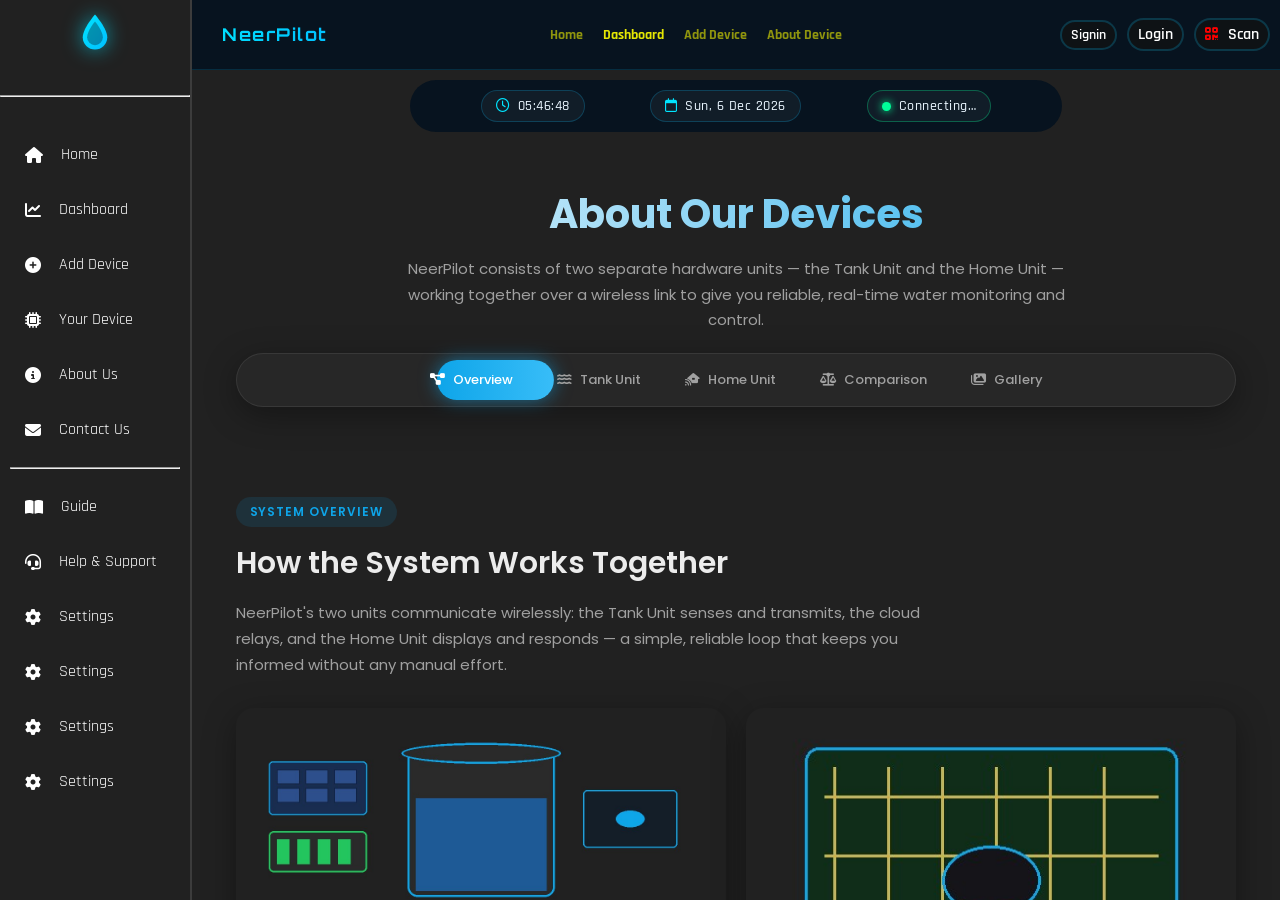
==== aboutDevice.html @ 0e5b6dbc "I Add the footer in almost every file Commit the complete code of aboutDevice.html" ====
<!DOCTYPE html>
<html lang="en">

<head>
    <meta charset="UTF-8">
    <meta name="viewport" content="width=device-width, initial-scale=1.0, minimum-scale=1.0">
    <title>NeerPilot | Smart Water &amp; Home Control</title>
    <link rel="preconnect" href="https://fonts.googleapis.com">
    <link rel="preconnect" href="https://fonts.gstatic.com" crossorigin>
    <link href="https://fonts.googleapis.com/css2?family=Poppins:wght@300;400;500;600;700&display=swap"
        rel="stylesheet">

    <link rel="stylesheet" href="aboutDevice.css">
    <link rel="stylesheet" href="navbar.css">
    <link rel="stylesheet" href="footer.css">

    <link href="https://fonts.googleapis.com/css2?family=Montserrat:wght@700;800;900&display=swap" rel="stylesheet">

    <link rel="stylesheet" href="https://cdnjs.cloudflare.com/ajax/libs/font-awesome/6.5.1/css/all.min.css">

    <link rel="preconnect" href="https://fonts.googleapis.com">
    <link
        href="https://fonts.googleapis.com/css2?family=Orbitron:wght@500;700;900&family=Rajdhani:wght@400;500;600;700&display=swap"
        rel="stylesheet">

</head>

<body>
    <main class="aboutDevice-page">

        <section class="complete-page">
            <section class="page-left">


                <div class="bottom-nav">
                    <div class="top-page-left">
                        <div class="logo-mark">
                            <svg viewBox="0 0 48 48" class="logo-svg" aria-hidden="true">
                                <defs>
                                    <linearGradient id="logoGrad" x1="0" y1="0" x2="1" y2="1">
                                        <stop offset="0%" stop-color="#00E5FF" />
                                        <stop offset="100%" stop-color="#00BFFF" />
                                    </linearGradient>
                                </defs>
                                <path d="M24 4C24 4 10 20 10 30a14 14 0 0 0 28 0C38 20 24 4 24 4Z"
                                    fill="url(#logoGrad)" />
                                <path d="M24 12C24 12 15 23 15 30a9 9 0 0 0 18 0c0-7-9-18-9-18Z" fill="#07131F"
                                    opacity="0.35" />
                            </svg>
                        </div>
                    </div>
                    <hr>

                    <ul>

                        <li>
                            <a href="index.html">
                                <i class="fa-solid fa-house"></i>
                                <span>Home</span>
                            </a>
                        </li>

                        <li>
                            <a href="dashboard.html">
                                <i class="fa-solid fa-chart-line"></i>
                                <span>Dashboard</span>
                            </a>
                        </li>

                        <li>
                            <a href="add-device.html">
                                <i class="fa-solid fa-circle-plus"></i>
                                <span>Add Device</span>
                            </a>
                        </li>

                        <li>
                            <a href="your-device.html">
                                <i class="fa-solid fa-microchip"></i>
                                <span>Your Device</span>
                            </a>
                        </li>

                        <li>
                            <a href="about.html">
                                <i class="fa-solid fa-circle-info"></i>
                                <span>About Us</span>
                            </a>
                        </li>

                        <li>
                            <a href="contact.html">
                                <i class="fa-solid fa-envelope"></i>
                                <span>Contact Us</span>
                            </a>
                        </li>

                        <hr>

                        <li>
                            <a href="guide.html">
                                <i class="fa-solid fa-book-open"></i>
                                <span>Guide</span>
                            </a>
                        </li>

                        <li>
                            <a href="help.html">
                                <i class="fa-solid fa-headset"></i>
                                <span>Help &amp; Support</span>
                            </a>
                        </li>

                        <li>
                            <a href="settings.html">
                                <i class="fa-solid fa-gear"></i>
                                <span>Settings</span>
                            </a>
                        </li>

                        <li>
                            <a href="settings.html">
                                <i class="fa-solid fa-gear"></i>
                                <span>Settings</span>
                            </a>
                        </li>

                        <li>
                            <a href="settings.html">
                                <i class="fa-solid fa-gear"></i>
                                <span>Settings</span>
                            </a>
                        </li>

                        <li>
                            <a href="settings.html">
                                <i class="fa-solid fa-gear"></i>
                                <span>Settings</span>
                            </a>
                        </li>

                    </ul>

                </div>
            </section>

            <section class="page-right">

                <section class="header">


                    <div class="navbar">

                        <div class="top">
                            <div class="nav-left">

                                <div class="brand-text">
                                    <h1>NeerPilot</h1>
                                </div>
                            </div>

                            <div class="middle">
                                <ul class="nav-links">
                                    <li><a href="index.html">Home</a></li>
                                    <li class="dashboard"><a href="dashboard.html"><span
                                                class="dashboard">Dashboard</span></a></li>
                                    <li><a href="#">Add Device</a></li>
                                    <li><a href="#"><span>About </span><span>Device</span></a></li>
                                </ul>
                            </div>

                            <div class="right">

                                <div class="right-left">

                                    <div class="user-data">
                                        <div class="user-icon">
                                            <i class="fa-solid fa-user"></i>
                                        </div>
                                        <div class="user-name">
                                            <span>Yash Sharma</span>
                                        </div>
                                    </div>

                                    <div class="btn-signin entry">
                                        Signin
                                    </div>

                                    <div class="btn-login">
                                        Login
                                    </div>

                                    <div class="btn-qr-signin ">
                                        <div class="qr-icon">
                                            <i class="fa-solid fa-qrcode"></i>
                                            <p>Scan</p>
                                        </div>
                                    </div>

                                    <div class="logo-mark second-logo-mark">
                                        <svg viewBox="0 0 48 48" class="logo-svg" aria-hidden="true">
                                            <defs>
                                                <linearGradient id="logoGrad" x1="0" y1="0" x2="1" y2="1">
                                                    <stop offset="0%" stop-color="#00E5FF" />
                                                    <stop offset="100%" stop-color="#00BFFF" />
                                                </linearGradient>
                                            </defs>
                                            <path d="M24 4C24 4 10 20 10 30a14 14 0 0 0 28 0C38 20 24 4 24 4Z"
                                                fill="url(#logoGrad)" />
                                            <path d="M24 12C24 12 15 23 15 30a9 9 0 0 0 18 0c0-7-9-18-9-18Z"
                                                fill="#07131F" opacity="0.35" />
                                        </svg>
                                    </div>

                                </div>



                                <div class="menu-btn">&#9776;</div>

                            </div>
                        </div>

                    </div>

                    <div class="bottom">

                        <div class="nav-stat stat1">
                            <i class="fa-regular fa-clock"></i>
                            <span id="liveTime">--:--:--</span>
                        </div>
                        <div class="nav-stat">
                            <i class="fa-regular fa-calendar"></i>
                            <span id="liveDate">-- --- ----</span>
                        </div>
                        <div class="nav-stat connection-pill" id="connectionPill">
                            <span class="pulse-dot" id="connDot"></span>
                            <span id="connText">Connecting…</span>
                        </div>

                    </div>
                </section>

                <!-- =========================================================
                     ABOUT DEVICE — REDESIGNED TAB-BASED CONTENT
                     Only this .about-device block was redesigned.
                     Navbar (above) and Footer (below) are unchanged.
                ========================================================== -->
                <div class="about-device" id="aboutDevice">

                    <!-- =====================================================
                         ALWAYS VISIBLE — INTRODUCTION
                    ====================================================== -->
                    <header class="ad-header reveal">
                        <h1 class="ad-title">About Our Devices</h1>
                        <p class="ad-subtitle">
                            NeerPilot consists of two separate hardware units — the Tank Unit
                            and the Home Unit — working together over a wireless link to give
                            you reliable, real-time water monitoring and control.
                        </p>
                    </header>

                    <!-- =====================================================
                         STICKY DEVICE NAVIGATION (tabs)
                    ====================================================== -->
                    <nav class="ad-tabnav" id="adTabNav" aria-label="About device sections">
                        <button class="ad-tab ad-tab-active" data-tab="overview">
                            <i class="fa-solid fa-diagram-project"></i><span>Overview</span>
                        </button>
                        <button class="ad-tab" data-tab="tank">
                            <i class="fa-solid fa-water"></i><span>Tank Unit</span>
                        </button>
                        <button class="ad-tab" data-tab="home">
                            <i class="fa-solid fa-house-signal"></i><span>Home Unit</span>
                        </button>
                        <button class="ad-tab" data-tab="comparison">
                            <i class="fa-solid fa-scale-balanced"></i><span>Comparison</span>
                        </button>
                        <button class="ad-tab" data-tab="gallery">
                            <i class="fa-solid fa-images"></i><span>Gallery</span>
                        </button>
                        <span class="ad-tab-glow" id="adTabGlow"></span>
                    </nav>

                    <!-- =====================================================
                         TAB PANEL: OVERVIEW (visible by default)
                    ====================================================== -->
                    <section class="ad-panel ad-panel-active" data-panel="overview" id="panel-overview">

                        <span class="ad-eyebrow reveal">System Overview</span>
                        <h2 class="ad-section-title reveal">How the System Works Together</h2>
                        <p class="ad-section-desc reveal">
                            NeerPilot's two units communicate wirelessly: the Tank Unit senses
                            and transmits, the cloud relays, and the Home Unit displays and
                            responds — a simple, reliable loop that keeps you informed without
                            any manual effort.
                        </p>

                        <div class="ad-overview-media reveal">
                            <figure class="ad-overview-figure">
                                <img src="images/hero-tank-unit.jpg" alt="NeerPilot system architecture">
                                <figcaption>System Architecture</figcaption>
                            </figure>
                            <figure class="ad-overview-figure">
                                <img src="images/gallery-circuit.jpg" alt="NeerPilot data workflow circuit">
                                <figcaption>Data Workflow</figcaption>
                            </figure>
                        </div>

                        <!-- Simple block diagram -->
                        <div class="ad-block-diagram reveal">
                            <div class="ad-block-node">
                                <i class="fa-solid fa-water"></i>
                                <span>Tank Unit</span>
                            </div>
                            <div class="ad-block-arrow">
                                <i class="fa-solid fa-arrow-right-long"></i>
                                <small>Wireless</small>
                            </div>
                            <div class="ad-block-node ad-block-node-cloud">
                                <i class="fa-solid fa-cloud"></i>
                                <span>Cloud</span>
                            </div>
                            <div class="ad-block-arrow">
                                <i class="fa-solid fa-arrow-right-long"></i>
                                <small>Wireless</small>
                            </div>
                            <div class="ad-block-node">
                                <i class="fa-solid fa-house-signal"></i>
                                <span>Home Unit</span>
                            </div>
                        </div>

                        <!-- Tank Unit intro card: image left, text right -->
                        <div class="ad-intro-card reveal">
                            <div class="ad-intro-image">
                                <img src="images/hero-tank-unit.jpg" alt="NeerPilot Tank Unit device">
                            </div>
                            <div class="ad-intro-text">
                                <span class="ad-eyebrow">Installed on the Tank</span>
                                <h3>Tank Unit</h3>
                                <p>
                                    Senses water level using stainless-steel sensing wires,
                                    manages its own solar and battery power, and safely controls
                                    the motor relay — sending every reading straight to the Home
                                    Unit.
                                </p>
                                <button class="ad-btn ad-btn-primary ad-explore-btn" data-tab="tank">
                                    Explore Tank Unit
                                </button>
                            </div>
                        </div>

                        <!-- Home Unit intro card: text left, image right -->
                        <div class="ad-intro-card ad-reverse reveal">
                            <div class="ad-intro-text">
                                <span class="ad-eyebrow">Installed at Home</span>
                                <h3>Home Unit</h3>
                                <p>
                                    Displays live tank status on its OLED screen, alerts you
                                    instantly with LEDs and a buzzer, and lets you send commands
                                    straight back to the Tank Unit at the press of a button.
                                </p>
                                <button class="ad-btn ad-btn-primary ad-explore-btn" data-tab="home">
                                    Explore Home Unit
                                </button>
                            </div>
                            <div class="ad-intro-image">
                                <img src="images/hero-home-unit.jpg" alt="NeerPilot Home Unit device">
                            </div>
                        </div>

                    </section>

                    <!-- =====================================================
                         TAB PANEL: TANK UNIT
                    ====================================================== -->
                    <section class="ad-panel" data-panel="tank" id="panel-tank">

                        <!-- 1. Hero image -->
                        <div class="ad-hero-image reveal">
                            <img src="images/hero-tank-unit.jpg" alt="NeerPilot Tank Unit enclosure mounted near the water tank">
                        </div>

                        <!-- 2. Overview -->
                        <span class="ad-eyebrow reveal">Tank Unit</span>
                        <h2 class="ad-section-title reveal">Sensing and Control at the Source</h2>
                        <p class="ad-section-desc reveal">
                            The Tank Unit is the sensing and control heart of NeerPilot, mounted
                            directly at the water tank. It measures water level, manages power
                            and safely controls the motor.
                        </p>

                        <div class="ad-notice reveal">
                            <strong>Important:</strong> NeerPilot does <u>not</u> use an ultrasonic
                            sensor for water level detection. Instead, it uses a
                            <strong>Water Level Wire Sensor</strong> — a set of stainless steel
                            sensing wires placed at different heights inside the tank, which detect
                            water contact to determine the level with high reliability.
                        </div>

                        <!-- 3. Components -->
                        <div class="ad-block">
                            <h3 class="ad-block-title reveal">Components</h3>
                            <div class="ad-component-images">
                                <figure class="ad-component-figure reveal">
                                    <img src="images/wire-sensor.jpg" alt="Water level wire sensor">
                                    <figcaption>Wire Sensor</figcaption>
                                </figure>
                                <figure class="ad-component-figure reveal">
                                    <img src="images/esp32.jpg" alt="ESP32 microcontroller board">
                                    <figcaption>ESP32</figcaption>
                                </figure>
                                <figure class="ad-component-figure reveal">
                                    <img src="images/battery.jpg" alt="Rechargeable backup battery">
                                    <figcaption>Battery</figcaption>
                                </figure>
                                <figure class="ad-component-figure reveal">
                                    <img src="images/solar-panel.jpg" alt="Solar panel used to charge the battery">
                                    <figcaption>Solar Panel</figcaption>
                                </figure>
                                <figure class="ad-component-figure reveal">
                                    <img src="images/solar-panel.jpg" alt="Solar charging module">
                                    <figcaption>Charging Module</figcaption>
                                </figure>
                                <figure class="ad-component-figure reveal">
                                    <img src="images/relay.jpg" alt="Relay module used for motor control">
                                    <figcaption>Relay</figcaption>
                                </figure>
                                <figure class="ad-component-figure reveal">
                                    <img src="images/gallery-circuit.jpg" alt="Tank Unit PCB">
                                    <figcaption>PCB</figcaption>
                                </figure>
                            </div>
                        </div>

                        <!-- 4. Working Principle -->
                        <div class="ad-block">
                            <h3 class="ad-block-title reveal">Working Principle</h3>
                            <div class="ad-timeline">
                                <div class="ad-timeline-step reveal">
                                    <div class="ad-timeline-dot"></div>
                                    <div class="ad-timeline-content">
                                        <h4>Water Touches Sensing Wires</h4>
                                        <p>Rising or falling water contacts wires set at different heights.</p>
                                    </div>
                                </div>
                                <div class="ad-timeline-step reveal">
                                    <div class="ad-timeline-dot"></div>
                                    <div class="ad-timeline-content">
                                        <h4>ESP32 Detects Active Wire</h4>
                                        <p>The controller reads exactly which wires are in contact with water.</p>
                                    </div>
                                </div>
                                <div class="ad-timeline-step reveal">
                                    <div class="ad-timeline-dot"></div>
                                    <div class="ad-timeline-content">
                                        <h4>Calculate Percentage</h4>
                                        <p>Wire positions are converted into an accurate fill percentage.</p>
                                    </div>
                                </div>
                                <div class="ad-timeline-step reveal">
                                    <div class="ad-timeline-dot"></div>
                                    <div class="ad-timeline-content">
                                        <h4>Transmit Data</h4>
                                        <p>Readings are sent wirelessly to the cloud and Home Unit.</p>
                                    </div>
                                </div>
                                <div class="ad-timeline-step reveal">
                                    <div class="ad-timeline-dot"></div>
                                    <div class="ad-timeline-content">
                                        <h4>Home Unit Receives</h4>
                                        <p>The Home Unit picks up the latest status the moment it arrives.</p>
                                    </div>
                                </div>
                                <div class="ad-timeline-step reveal">
                                    <div class="ad-timeline-dot"></div>
                                    <div class="ad-timeline-content">
                                        <h4>Dashboard Updates</h4>
                                        <p>Your live dashboard reflects the new reading instantly.</p>
                                    </div>
                                </div>
                            </div>
                        </div>

                        <!-- 5. Features -->
                        <div class="ad-block">
                            <h3 class="ad-block-title reveal">Features</h3>
                            <div class="ad-card-grid">
                                <div class="ad-feature-card reveal">
                                    <div class="ad-icon-circle"><i class="fa-solid fa-water"></i></div>
                                    <h4>Water Level Detection</h4>
                                    <p>Stainless-steel wires detect level with no moving parts.</p>
                                </div>
                                <div class="ad-feature-card reveal">
                                    <div class="ad-icon-circle"><i class="fa-solid fa-battery-three-quarters"></i></div>
                                    <h4>Battery Backup</h4>
                                    <p>Keeps working through power cuts without missing a reading.</p>
                                </div>
                                <div class="ad-feature-card reveal">
                                    <div class="ad-icon-circle"><i class="fa-solid fa-solar-panel"></i></div>
                                    <h4>Solar Charging</h4>
                                    <p>Self-sufficient power that recharges the battery every day.</p>
                                </div>
                                <div class="ad-feature-card reveal">
                                    <div class="ad-icon-circle"><i class="fa-solid fa-tower-broadcast"></i></div>
                                    <h4>Wireless Communication</h4>
                                    <p>Sends live data to the Home Unit and cloud over WiFi.</p>
                                </div>
                                <div class="ad-feature-card reveal">
                                    <div class="ad-icon-circle"><i class="fa-solid fa-shield-halved"></i></div>
                                    <h4>Waterproof Enclosure</h4>
                                    <p>Built to withstand rain, humidity and outdoor exposure.</p>
                                </div>
                                <div class="ad-feature-card reveal">
                                    <div class="ad-icon-circle"><i class="fa-solid fa-chart-line"></i></div>
                                    <h4>Real-time Monitoring</h4>
                                    <p>Continuous readings, streamed the moment they're captured.</p>
                                </div>
                            </div>
                        </div>

                        <!-- 6. Advantages -->
                        <div class="ad-block">
                            <h3 class="ad-block-title reveal">Advantages</h3>
                            <div class="ad-card-grid ad-card-grid-3">
                                <div class="ad-advantage-card reveal"><i class="fa-solid fa-check"></i><p>No moving parts to wear out, unlike mechanical float switches.</p></div>
                                <div class="ad-advantage-card reveal"><i class="fa-solid fa-check"></i><p>Runs independently of mains power thanks to solar charging.</p></div>
                                <div class="ad-advantage-card reveal"><i class="fa-solid fa-check"></i><p>Sends precise percentage readings, not just full/empty states.</p></div>
                                <div class="ad-advantage-card reveal"><i class="fa-solid fa-check"></i><p>Weatherproof design suited for permanent outdoor installation.</p></div>
                                <div class="ad-advantage-card reveal"><i class="fa-solid fa-check"></i><p>Communicates automatically — no manual checking required.</p></div>
                                <div class="ad-advantage-card reveal"><i class="fa-solid fa-check"></i><p>Protects the motor with live voltage and current awareness.</p></div>
                            </div>
                        </div>

                        <!-- 7. Gallery — Tank Unit images only -->
                        <div class="ad-block">
                            <h3 class="ad-block-title reveal">Tank Unit Gallery</h3>
                            <div class="ad-gallery">
                                <figure class="ad-gallery-item reveal"><img src="images/gallery-tank-unit.jpg" alt="Tank Unit installed at the water tank"><figcaption>Tank Unit</figcaption></figure>
                                <figure class="ad-gallery-item reveal"><img src="images/gallery-circuit.jpg" alt="Tank Unit PCB"><figcaption>PCB</figcaption></figure>
                                <figure class="ad-gallery-item reveal"><img src="images/gallery-wire-sensor.jpg" alt="Water level wire sensor"><figcaption>Wire Sensor</figcaption></figure>
                                <figure class="ad-gallery-item reveal"><img src="images/gallery-battery.jpg" alt="Backup battery unit"><figcaption>Battery</figcaption></figure>
                                <figure class="ad-gallery-item reveal"><img src="images/gallery-solar-panel.jpg" alt="Solar panel mounted outdoors"><figcaption>Solar Panel</figcaption></figure>
                                <figure class="ad-gallery-item reveal"><img src="images/gallery-inside-box.jpg" alt="Inside view of the Tank Unit enclosure"><figcaption>Inside Wiring</figcaption></figure>
                            </div>
                        </div>

                    </section>

                    <!-- =====================================================
                         TAB PANEL: HOME UNIT
                    ====================================================== -->
                    <section class="ad-panel" data-panel="home" id="panel-home">

                        <!-- Hero image -->
                        <div class="ad-hero-image reveal">
                            <img src="images/hero-home-unit.jpg" alt="NeerPilot Home Unit display panel">
                        </div>

                        <!-- Overview -->
                        <span class="ad-eyebrow reveal">Home Unit</span>
                        <h2 class="ad-section-title reveal">Your Window Into the Tank</h2>
                        <p class="ad-section-desc reveal">
                            The Home Unit lives inside your house, giving you an at-a-glance view
                            of your water system and simple controls to act on it instantly.
                        </p>

                        <!-- Components -->
                        <div class="ad-block">
                            <h3 class="ad-block-title reveal">Components</h3>
                            <div class="ad-component-images">
                                <figure class="ad-component-figure reveal">
                                    <img src="images/esp32.jpg" alt="ESP32 microcontroller board used in the Home Unit">
                                    <figcaption>ESP32</figcaption>
                                </figure>
                                <figure class="ad-component-figure reveal">
                                    <img src="images/oled.jpg" alt="OLED display showing tank status">
                                    <figcaption>Display</figcaption>
                                </figure>
                                <figure class="ad-component-figure reveal">
                                    <img src="images/push-buttons.jpg" alt="Push buttons for manual control">
                                    <figcaption>Buttons</figcaption>
                                </figure>
                                <figure class="ad-component-figure reveal">
                                    <img src="images/relay.jpg" alt="Relay module used for remote motor control">
                                    <figcaption>Relay</figcaption>
                                </figure>
                                <figure class="ad-component-figure reveal">
                                    <img src="images/power-supply.jpg" alt="Power supply adapter">
                                    <figcaption>Power Supply</figcaption>
                                </figure>
                            </div>
                        </div>

                        <!-- Working -->
                        <div class="ad-block">
                            <h3 class="ad-block-title reveal">Working Principle</h3>
                            <div class="ad-flow">
                                <div class="ad-flow-step reveal"><span>Cloud Receives Tank Data</span></div>
                                <div class="ad-flow-arrow reveal">↓</div>
                                <div class="ad-flow-step reveal"><span>ESP32 Receives Data</span></div>
                                <div class="ad-flow-arrow reveal">↓</div>
                                <div class="ad-flow-step reveal"><span>OLED Updates</span></div>
                                <div class="ad-flow-arrow reveal">↓</div>
                                <div class="ad-flow-step reveal"><span>LED Changes Color</span></div>
                                <div class="ad-flow-arrow reveal">↓</div>
                                <div class="ad-flow-step reveal"><span>Buzzer Alerts</span></div>
                                <div class="ad-flow-arrow reveal">↓</div>
                                <div class="ad-flow-step reveal"><span>User Presses Button</span></div>
                                <div class="ad-flow-arrow reveal">↓</div>
                                <div class="ad-flow-step reveal"><span>Command Sent Back to Tank Unit</span></div>
                            </div>
                        </div>

                        <!-- Features -->
                        <div class="ad-block">
                            <h3 class="ad-block-title reveal">Features</h3>
                            <div class="ad-card-grid">
                                <div class="ad-feature-card reveal">
                                    <div class="ad-icon-circle"><i class="fa-solid fa-display"></i></div>
                                    <h4>Live OLED Display</h4>
                                    <p>Shows tank level and status at a glance, updated in real time.</p>
                                </div>
                                <div class="ad-feature-card reveal">
                                    <div class="ad-icon-circle"><i class="fa-solid fa-lightbulb"></i></div>
                                    <h4>RGB Status LED</h4>
                                    <p>Color changes instantly signal normal, low or overflow states.</p>
                                </div>
                                <div class="ad-feature-card reveal">
                                    <div class="ad-icon-circle"><i class="fa-solid fa-bell"></i></div>
                                    <h4>Buzzer Alerts</h4>
                                    <p>Audible alerts for events that need your attention.</p>
                                </div>
                                <div class="ad-feature-card reveal">
                                    <div class="ad-icon-circle"><i class="fa-solid fa-hand-pointer"></i></div>
                                    <h4>Manual Control Buttons</h4>
                                    <p>Turn the motor on or off directly, without opening an app.</p>
                                </div>
                                <div class="ad-feature-card reveal">
                                    <div class="ad-icon-circle"><i class="fa-solid fa-wifi"></i></div>
                                    <h4>WiFi Connected</h4>
                                    <p>Stays synced with the Tank Unit and cloud at all times.</p>
                                </div>
                                <div class="ad-feature-card reveal">
                                    <div class="ad-icon-circle"><i class="fa-solid fa-plug"></i></div>
                                    <h4>Always-On Power</h4>
                                    <p>Runs on a stable mains power supply for continuous uptime.</p>
                                </div>
                            </div>
                        </div>

                        <!-- Advantages -->
                        <div class="ad-block">
                            <h3 class="ad-block-title reveal">Advantages</h3>
                            <div class="ad-card-grid ad-card-grid-3">
                                <div class="ad-advantage-card reveal"><i class="fa-solid fa-check"></i><p>Gives instant visibility without needing to open an app.</p></div>
                                <div class="ad-advantage-card reveal"><i class="fa-solid fa-check"></i><p>Manual override always available with physical buttons.</p></div>
                                <div class="ad-advantage-card reveal"><i class="fa-solid fa-check"></i><p>Clear color and sound alerts anyone at home can understand.</p></div>
                                <div class="ad-advantage-card reveal"><i class="fa-solid fa-check"></i><p>Always-on power means it's never the weak link in the system.</p></div>
                                <div class="ad-advantage-card reveal"><i class="fa-solid fa-check"></i><p>Compact enclosure fits neatly into any room.</p></div>
                                <div class="ad-advantage-card reveal"><i class="fa-solid fa-check"></i><p>Two-way communication keeps both units perfectly in sync.</p></div>
                            </div>
                        </div>

                        <!-- Gallery — Home Unit images only -->
                        <div class="ad-block">
                            <h3 class="ad-block-title reveal">Home Unit Gallery</h3>
                            <div class="ad-gallery">
                                <figure class="ad-gallery-item reveal"><img src="images/gallery-home-unit.jpg" alt="Home Unit mounted inside the house"><figcaption>Home Unit</figcaption></figure>
                                <figure class="ad-gallery-item reveal"><img src="images/oled.jpg" alt="OLED display showing tank status"><figcaption>Display</figcaption></figure>
                                <figure class="ad-gallery-item reveal"><img src="images/push-buttons.jpg" alt="Home Unit push buttons"><figcaption>Buttons</figcaption></figure>
                                <figure class="ad-gallery-item reveal"><img src="images/power-supply.jpg" alt="Home Unit power supply"><figcaption>Power Supply</figcaption></figure>
                                <figure class="ad-gallery-item reveal"><img src="images/gallery-circuit.jpg" alt="Home Unit circuit board"><figcaption>PCB</figcaption></figure>
                            </div>
                        </div>

                    </section>

                    <!-- =====================================================
                         TAB PANEL: COMPARISON
                    ====================================================== -->
                    <section class="ad-panel" data-panel="comparison" id="panel-comparison">

                        <span class="ad-eyebrow reveal">Comparison</span>
                        <h2 class="ad-section-title reveal">Tank Unit vs Home Unit</h2>

                        <div class="ad-comparison-media reveal">
                            <img src="images/hero-tank-unit.jpg" alt="NeerPilot Tank Unit">
                            <img src="images/hero-home-unit.jpg" alt="NeerPilot Home Unit">
                        </div>

                        <div class="ad-table-wrap reveal">
                            <table class="ad-table">
                                <thead>
                                    <tr>
                                        <th>Aspect</th>
                                        <th>Tank Unit</th>
                                        <th>Home Unit</th>
                                    </tr>
                                </thead>
                                <tbody>
                                    <tr><td>Purpose</td><td>Senses water level and controls the motor</td><td>Displays status and sends manual commands</td></tr>
                                    <tr><td>Location</td><td>Mounted on the water tank</td><td>Installed inside the house</td></tr>
                                    <tr><td>Power</td><td>Solar + Battery Backup</td><td>Mains Power Supply</td></tr>
                                    <tr><td>Sensors</td><td>Wire Water Level, Voltage, Current</td><td>None</td></tr>
                                    <tr><td>Communication</td><td>Sends data over WiFi</td><td>Receives data, sends commands over WiFi</td></tr>
                                    <tr><td>Outputs</td><td>Relay-controlled motor, status LEDs</td><td>OLED Display, RGB LED, Buzzer</td></tr>
                                    <tr><td>Maintenance</td><td>Occasional wire sensor and panel cleaning</td><td>Minimal — indoor, dust-free environment</td></tr>
                                    <tr><td>Installation</td><td>Outdoor, near or on the tank</td><td>Indoor, near a power outlet</td></tr>
                                    <tr><td>Cost</td><td>Higher — includes sensors, solar and battery</td><td>Lower — display and control hardware only</td></tr>
                                </tbody>
                            </table>
                        </div>

                    </section>

                    <!-- =====================================================
                         TAB PANEL: GALLERY (all images)
                    ====================================================== -->
                    <section class="ad-panel" data-panel="gallery" id="panel-gallery">

                        <span class="ad-eyebrow reveal">Gallery</span>
                        <h2 class="ad-section-title reveal">Complete Image Gallery</h2>

                        <div class="ad-gallery">
                            <figure class="ad-gallery-item reveal"><img src="images/gallery-tank-unit.jpg" alt="Tank Unit installed at the water tank"><figcaption>Tank Unit</figcaption></figure>
                            <figure class="ad-gallery-item reveal"><img src="images/gallery-home-unit.jpg" alt="Home Unit mounted inside the house"><figcaption>Home Unit</figcaption></figure>
                            <figure class="ad-gallery-item reveal"><img src="images/gallery-circuit.jpg" alt="Circuit board / PCB wiring of NeerPilot"><figcaption>PCB / Circuit</figcaption></figure>
                            <figure class="ad-gallery-item reveal"><img src="images/gallery-inside-box.jpg" alt="Inside view of the enclosure box"><figcaption>Inside Box</figcaption></figure>
                            <figure class="ad-gallery-item reveal"><img src="images/gallery-battery.jpg" alt="Backup battery unit"><figcaption>Battery</figcaption></figure>
                            <figure class="ad-gallery-item reveal"><img src="images/gallery-solar-panel.jpg" alt="Solar panel mounted outdoors"><figcaption>Solar Panel</figcaption></figure>
                            <figure class="ad-gallery-item reveal"><img src="images/gallery-wire-sensor.jpg" alt="Water level wire sensor inside the tank"><figcaption>Wire Sensor</figcaption></figure>
                        </div>

                    </section>

                </div>
                <!-- ============ END ABOUT DEVICE (REDESIGNED) ============ -->

                <footer class="np-footer" id="npFooter">

                    <div class="np-footer-top">

                        <div class="np-col np-col-about np-fade">
                            <div class="np-logo">

                                <div class="logo-mark">
                                    <svg viewBox="0 0 48 48" class="logo-svg" aria-hidden="true">
                                        <defs>
                                            <linearGradient id="logoGrad" x1="0" y1="0" x2="1" y2="1">
                                                <stop offset="0%" stop-color="#00E5FF" />
                                                <stop offset="100%" stop-color="#00BFFF" />
                                            </linearGradient>
                                        </defs>
                                        <path d="M24 4C24 4 10 20 10 30a14 14 0 0 0 28 0C38 20 24 4 24 4Z"
                                            fill="url(#logoGrad)" />
                                        <path d="M24 12C24 12 15 23 15 30a9 9 0 0 0 18 0c0-7-9-18-9-18Z" fill="#07131F"
                                            opacity="0.35" />
                                    </svg>
                                </div>
                                <div class="brand-text">
                                    <h1>NeerPilot</h1>
                                </div>
                            </div>
                            <p class="np-about-text">
                                NeerPilot is an intelligent IoT-based Smart Water Monitoring System
                                designed to reduce water wastage through real-time monitoring,
                                smart automation, and remote access.
                            </p>
                            <div class="np-social">
                                <a href="#" class="np-social-icon" aria-label="Facebook">
                                    <i class="fa-brands fa-facebook-f"></i>
                                </a>
                                <a href="#" class="np-social-icon" aria-label="Instagram">
                                    <i class="fa-brands fa-instagram"></i>
                                </a>
                                <a href="#" class="np-social-icon" aria-label="LinkedIn">
                                    <i class="fa-brands fa-linkedin-in"></i>
                                </a>
                                <a href="#" class="np-social-icon" aria-label="GitHub">
                                    <i class="fa-brands fa-github"></i>
                                </a>
                            </div>
                        </div>

                        <div class="np-col np-fade">
                            <h4 class="np-col-title">Quick Links</h4>
                            <ul class="np-link-list">
                                <li><a href="index.html" class="np-link">Home</a></li>
                                <li><a href="dashboard.html" class="np-link">Dashboard</a></li>
                                <li><a href="addDevice.html" class="np-link">Add Device</a></li>
                                <li><a href="aboutDevice.html" class="np-link">About Device</a></li>
                                <li><a href="#" class="np-link">Guide</a></li>
                                <li><a href="#" class="np-link">Contact</a></li>
                            </ul>
                        </div>

                        <div class="np-col np-fade">
                            <h4 class="np-col-title">Our Features</h4>
                            <ul class="np-feature-list">
                                <li>
                                    <span class="np-feature-icon"><i class="fa-solid fa-water"></i></span>
                                    <span>Tank Unit</span>
                                </li>
                                <li>
                                    <span class="np-feature-icon"><i class="fa-solid fa-house-signal"></i></span>
                                    <span>Home Unit</span>
                                </li>
                                <li>
                                    <span class="np-feature-icon"><i class="fa-solid fa-chart-line"></i></span>
                                    <span>Real-Time Dashboard</span>
                                </li>
                                <li>
                                    <span class="np-feature-icon"><i class="fa-solid fa-bell"></i></span>
                                    <span>Smart Alerts</span>
                                </li>
                                <li>
                                    <span class="np-feature-icon"><i class="fa-solid fa-gears"></i></span>
                                    <span>Motor Automation</span>
                                </li>
                                <li>
                                    <span class="np-feature-icon"><i class="fa-solid fa-droplet"></i></span>
                                    <span>Water Monitoring</span>
                                </li>
                            </ul>
                        </div>

                        <div class="np-col np-fade">
                            <h4 class="np-col-title">Contact Us</h4>
                            <ul class="np-contact-list">
                                <li>
                                    <span class="np-contact-icon"><i class="fa-solid fa-envelope"></i></span>
                                    <div>
                                        <span class="np-contact-label">Email</span>
                                        <span class="np-contact-value">support@neerpilot.in</span>
                                    </div>
                                </li>
                                <li>
                                    <span class="np-contact-icon"><i class="fa-solid fa-phone"></i></span>
                                    <div>
                                        <span class="np-contact-label">Phone</span>
                                        <span class="np-contact-value">+91 XXXXX XXXXX</span>
                                    </div>
                                </li>
                                <li>
                                    <span class="np-contact-icon"><i class="fa-solid fa-location-dot"></i></span>
                                    <div>
                                        <span class="np-contact-label">Location</span>
                                        <span class="np-contact-value">Mathura, Uttar Pradesh, India</span>
                                    </div>
                                </li>
                                <li>
                                    <span class="np-contact-icon"><i class="fa-solid fa-clock"></i></span>
                                    <div>
                                        <span class="np-contact-label">Working Hours</span>
                                        <span class="np-contact-value">Mon - Sat, 9:00 AM - 6:00 PM</span>
                                    </div>
                                </li>
                            </ul>
                        </div>

                    </div>

                    <div class="np-footer-bottom np-fade">
                        <p class="np-copyright">
                            &copy; <span id="npYear">2026</span> NeerPilot. All Rights Reserved.
                        </p>
                        <p class="np-madewith">
                            Made with <span class="np-heart">❤️</span> for Smart Water Management
                        </p>
                        <div class="np-bottom-links">
                            <a href="#" class="np-link">Privacy Policy</a>
                            <a href="#" class="np-link">Terms</a>
                            <a href="#" class="np-link">Support</a>
                        </div>
                    </div>

                </footer>

            </section>
        </section>

    </main>

    <script src="script2.js"></script>
    <script src="footer.js"></script>
    <script src="aboutDevice.js"></script>

</body>


</html>
---- aboutDevice.css ----
/* =====================================================================
   ABOUT DEVICE PAGE STYLES — NeerPilot (REDESIGNED — Tab System)
   Theme:
     Background   : #212121
     Cards        : #2A2A2A
     Primary Blue : #0EA5E9
     Text         : #ECECEC
     Secondary    : #A0A0A0
   Modular, reusable classes. Mobile-first. No inline CSS.
   NOTE: Only this .about-device block was redesigned. Navbar and
   footer styles are untouched and should remain in your existing
   navbar.css / footer.css files.
====================================================================== */

/* ---------------------------------------------------------------
   ROOT VARIABLES
---------------------------------------------------------------- */
.about-device {
  --bg: #212121;
  --card: #2A2A2A;
  --primary: #0EA5E9;
  --primary-dark: #0284C7;
  --text: #ECECEC;
  --text-secondary: #A0A0A0;
  --radius-sm: 14px;
  --radius-lg: 18px;
  --shadow-glass: 0 8px 32px rgba(0, 0, 0, 0.35);
  --shadow-glow: 0 0 0 1px rgba(14, 165, 233, 0.25), 0 8px 24px rgba(14, 165, 233, 0.15);
  --transition: 0.3s ease;

  font-family: 'Poppins', 'Segoe UI', sans-serif;
  color: var(--text);
  background-color: var(--bg);
  padding: 32px 4%;
  max-width: 1300px;
  margin: 0 auto;
}

.about-device * {
  box-sizing: border-box;
}

.about-device img {
  max-width: 100%;
  display: block;
  border-radius: var(--radius-sm);
}

/* ---------------------------------------------------------------
   SCROLL REVEAL (JS toggles .visible)
---------------------------------------------------------------- */
.reveal {
  opacity: 0;
  transform: translateY(24px);
  transition: opacity 0.6s ease, transform 0.6s ease;
}

.reveal.visible {
  opacity: 1;
  transform: translateY(0);
}

@media (prefers-reduced-motion: reduce) {
  .reveal {
    transition: none;
    opacity: 1;
    transform: none;
  }
}

/* ---------------------------------------------------------------
   SHARED TEXT / EYEBROW
---------------------------------------------------------------- */
.ad-header {
  text-align: center;
  padding: 20px 0 10px;
}

.ad-title {
  font-size: clamp(28px, 4vw, 40px);
  font-weight: 700;
  margin: 0 0 12px 0;
  background: linear-gradient(90deg, #ffffff, var(--primary));
  -webkit-background-clip: text;
  background-clip: text;
  color: transparent;
}

.ad-subtitle {
  max-width: 680px;
  margin: 0 auto;
  color: var(--text-secondary);
  font-size: 15px;
  line-height: 1.7;
}

.ad-eyebrow {
  display: inline-block;
  font-size: 12px;
  font-weight: 600;
  letter-spacing: 0.08em;
  text-transform: uppercase;
  color: var(--primary);
  background: rgba(14, 165, 233, 0.12);
  padding: 6px 14px;
  border-radius: 20px;
  margin-bottom: 14px;
}

.ad-section-title {
  font-size: clamp(22px, 3.5vw, 30px);
  font-weight: 600;
  margin: 0 0 14px 0;
  color: var(--text);
}

.ad-section-desc {
  color: var(--text-secondary);
  max-width: 720px;
  font-size: 15px;
  line-height: 1.75;
  margin-bottom: 30px;
}

/* ---------------------------------------------------------------
   BUTTONS
---------------------------------------------------------------- */
.ad-btn {
  display: inline-block;
  font-family: inherit;
  font-size: 14px;
  font-weight: 500;
  padding: 10px 24px;
  border-radius: 10px;
  border: none;
  cursor: pointer;
  transition: transform var(--transition), box-shadow var(--transition), background-color var(--transition);
}

.ad-btn-primary {
  background-color: var(--primary);
  color: #ffffff;
  box-shadow: 0 6px 18px rgba(14, 165, 233, 0.3);
}

.ad-btn-primary:hover {
  background-color: var(--primary-dark);
  transform: translateY(-3px);
  box-shadow: 0 10px 26px rgba(14, 165, 233, 0.4);
}

.ad-btn-secondary {
  background-color: transparent;
  color: var(--primary);
  border: 1.5px solid var(--primary);
}

.ad-btn-secondary:hover {
  background-color: var(--primary);
  color: #ffffff;
  transform: translateY(-3px);
  box-shadow: 0 10px 26px rgba(14, 165, 233, 0.3);
}

/* ---------------------------------------------------------------
   ALWAYS-VISIBLE INTRO CARDS (alternating overview)
---------------------------------------------------------------- */
.ad-intro-card {
  display: grid;
  grid-template-columns: 1fr 1fr;
  gap: 44px;
  align-items: center;
  margin: 40px 0 50px;
}

.ad-intro-card:last-child {
  margin-bottom: 0;
}

.ad-intro-card.ad-reverse .ad-intro-image {
  order: 2;
}

.ad-intro-card.ad-reverse .ad-intro-text {
  order: 1;
}

.ad-intro-image img {
  width: 100%;
  box-shadow: var(--shadow-glass);
  transition: transform var(--transition);
}

.ad-intro-image img:hover {
  transform: translateY(-4px) scale(1.01);
}

.ad-intro-text h2,
.ad-intro-text h3 {
  font-size: 24px;
  margin: 0 0 12px 0;
  color: var(--text);
}

.ad-intro-text p {
  font-size: 14px;
  line-height: 1.75;
  color: var(--text-secondary);
  margin: 0 0 20px 0;
}

/* ---------------------------------------------------------------
   STICKY TAB NAVIGATION
---------------------------------------------------------------- */
.ad-tabnav {
  position: sticky;
  top: 12px;
  z-index: 60;
  display: flex;
  flex-wrap: wrap;
  gap: 4px;
  justify-content: center;
  background: rgba(42, 42, 42, 0.8);
  backdrop-filter: blur(12px);
  -webkit-backdrop-filter: blur(12px);
  border: 1px solid rgba(255, 255, 255, 0.08);
  border-radius: 999px;
  padding: 6px;
  margin: 10px 0 40px;
  box-shadow: var(--shadow-glass);
}

.ad-tab {
  position: relative;
  z-index: 2;
  display: flex;
  align-items: center;
  gap: 8px;
  background: transparent;
  border: none;
  color: var(--text-secondary);
  font-family: inherit;
  font-size: 13px;
  font-weight: 500;
  padding: 10px 20px;
  border-radius: 999px;
  cursor: pointer;
  transition: color var(--transition);
  white-space: nowrap;
}

.ad-tab i {
  font-size: 13px;
}

.ad-tab.ad-tab-active {
  color: #ffffff;
}

/* Sliding glow pill behind the active tab (positioned via JS) */
.ad-tab-glow {
  position: absolute;
  top: 6px;
  left: 6px;
  height: calc(100% - 12px);
  width: 0;
  border-radius: 999px;
  background: linear-gradient(90deg, var(--primary), #38BDF8);
  box-shadow: 0 0 18px rgba(14, 165, 233, 0.55);
  transition: transform 0.35s ease, width 0.35s ease;
  z-index: 1;
}

/* ---------------------------------------------------------------
   TAB PANELS (only the active one is shown)
---------------------------------------------------------------- */
.ad-panel {
  display: none;
  margin-top: 90px;
  opacity: 0;
  transform: translateY(18px);
  transition: opacity 0.45s ease, transform 0.45s ease;
}

.ad-panel.ad-panel-active {
  display: block;
}

.ad-panel.ad-panel-visible {
  opacity: 1;
  transform: translateY(0);
}

.ad-block {
  padding: 46px 0;
  border-top: 1px solid rgba(255, 255, 255, 0.06);
}

.ad-block:first-of-type {
  border-top: none;
}

.ad-block-title {
  font-size: clamp(19px, 3vw, 24px);
  margin-bottom: 24px;
  position: relative;
  padding-bottom: 10px;
}

.ad-block-title::after {
  content: "";
  position: absolute;
  left: 0;
  bottom: 0;
  width: 40px;
  height: 3px;
  border-radius: 2px;
  background: linear-gradient(90deg, var(--primary), #38BDF8);
}

/* ---------------------------------------------------------------
   OVERVIEW PANEL — media + block diagram + compact cards
---------------------------------------------------------------- */
.ad-overview-media {
  display: grid;
  grid-template-columns: 1fr 1fr;
  gap: 20px;
  margin-bottom: 34px;
}

.ad-overview-figure {
  margin: 0;
  border-radius: var(--radius-lg);
  overflow: hidden;
  box-shadow: var(--shadow-glass);
}

.ad-overview-figure img {
  width: 100%;
  border-radius: var(--radius-lg);
}

.ad-overview-figure figcaption {
  padding: 10px 4px 0;
  font-size: 13px;
  color: var(--text-secondary);
  text-align: center;
}

.ad-block-diagram {
  display: flex;
  align-items: center;
  justify-content: center;
  flex-wrap: wrap;
  gap: 10px;
  background-color: var(--card);
  border: 1px solid rgba(255, 255, 255, 0.06);
  border-radius: var(--radius-lg);
  padding: 30px 20px;
  margin-bottom: 40px;
  box-shadow: var(--shadow-glass);
}

.ad-block-node {
  display: flex;
  flex-direction: column;
  align-items: center;
  gap: 8px;
  background: rgba(14, 165, 233, 0.1);
  border: 1px solid rgba(14, 165, 233, 0.3);
  border-radius: var(--radius-sm);
  padding: 18px 24px;
  color: var(--text);
  font-size: 13px;
  font-weight: 500;
  min-width: 110px;
  text-align: center;
}

.ad-block-node i {
  font-size: 20px;
  color: var(--primary);
}

.ad-block-node-cloud {
  background: rgba(56, 189, 248, 0.12);
  border-color: rgba(56, 189, 248, 0.35);
}

.ad-block-arrow {
  display: flex;
  flex-direction: column;
  align-items: center;
  color: var(--primary);
  font-size: 18px;
}

.ad-block-arrow small {
  font-size: 10px;
  color: var(--text-secondary);
  margin-top: 2px;
}

.ad-overview-grid {
  display: grid;
  grid-template-columns: repeat(2, 1fr);
  gap: 20px;
}

.ad-overview-card {
  background-color: var(--card);
  border-radius: var(--radius-lg);
  padding: 28px 24px;
  box-shadow: var(--shadow-glass);
  border: 1px solid rgba(255, 255, 255, 0.05);
  transition: transform var(--transition), box-shadow var(--transition);
}

.ad-overview-card:hover {
  transform: translateY(-6px);
  box-shadow: var(--shadow-glow), 0 16px 40px rgba(0, 0, 0, 0.4);
}

.ad-overview-icon {
  font-size: 32px;
  margin-bottom: 12px;
}

.ad-overview-card h3 {
  font-size: 18px;
  margin: 0 0 8px 0;
}

.ad-overview-card p {
  color: var(--text-secondary);
  font-size: 13px;
  line-height: 1.7;
  margin-bottom: 18px;
}

/* ---------------------------------------------------------------
   HERO IMAGE (large image inside Tank / Home panels)
---------------------------------------------------------------- */
.ad-hero-image {
  border-radius: var(--radius-lg);
  overflow: hidden;
  box-shadow: var(--shadow-glass);
  margin-bottom: 30px;
}

.ad-hero-image img {
  width: 100%;
  border-radius: var(--radius-lg);
  transition: transform 0.5s ease;
}

.ad-hero-image:hover img {
  transform: scale(1.02);
}

/* ---------------------------------------------------------------
   NOTICE BOX (wire sensor clarification)
---------------------------------------------------------------- */
.ad-notice {
  background-color: rgba(14, 165, 233, 0.08);
  border: 1px solid rgba(14, 165, 233, 0.3);
  border-left: 4px solid var(--primary);
  border-radius: var(--radius-sm);
  padding: 18px 22px;
  font-size: 14px;
  line-height: 1.7;
  color: var(--text);
  margin-bottom: 10px;
}

.ad-notice strong {
  color: var(--primary);
}

/* ---------------------------------------------------------------
   COMPONENT IMAGES (Tank / Home component figure grid)
---------------------------------------------------------------- */
.ad-component-images {
  display: grid;
  grid-template-columns: repeat(4, 1fr);
  gap: 16px;
}

.ad-component-figure {
  margin: 0;
  background-color: var(--card);
  border-radius: var(--radius-sm);
  padding: 10px;
  text-align: center;
  box-shadow: var(--shadow-glass);
  border: 1px solid rgba(255, 255, 255, 0.05);
  transition: transform var(--transition), box-shadow var(--transition);
}

.ad-component-figure:hover {
  transform: translateY(-5px);
  box-shadow: var(--shadow-glow);
}

.ad-component-figure img {
  border-radius: 10px;
  margin-bottom: 8px;
  aspect-ratio: 4 / 3;
  object-fit: cover;
}

.ad-component-figure figcaption {
  font-size: 13px;
  color: var(--text-secondary);
  font-weight: 500;
}

/* ---------------------------------------------------------------
   CARD GRIDS (features / advantages)
---------------------------------------------------------------- */
.ad-card-grid {
  display: grid;
  grid-template-columns: repeat(3, 1fr);
  gap: 20px;
}

.ad-card-grid-3 {
  grid-template-columns: repeat(3, 1fr);
}

.ad-feature-card,
.ad-advantage-card {
  background-color: var(--card);
  border: 1px solid rgba(255, 255, 255, 0.05);
  border-radius: var(--radius-lg);
  padding: 22px 20px;
  box-shadow: var(--shadow-glass);
  transition: transform var(--transition), box-shadow var(--transition), border-color var(--transition);
}

.ad-feature-card:hover,
.ad-advantage-card:hover {
  transform: translateY(-6px);
  box-shadow: var(--shadow-glow);
  border-color: rgba(14, 165, 233, 0.35);
}

.ad-icon-circle {
  width: 44px;
  height: 44px;
  border-radius: 50%;
  display: flex;
  align-items: center;
  justify-content: center;
  background: rgba(14, 165, 233, 0.12);
  color: var(--primary);
  font-size: 17px;
  margin-bottom: 12px;
  transition: background-color var(--transition), color var(--transition);
}

.ad-feature-card:hover .ad-icon-circle {
  background: linear-gradient(90deg, var(--primary), #38BDF8);
  color: #0b0b0b;
}

.ad-feature-card h4 {
  font-size: 15px;
  margin: 0 0 6px 0;
}

.ad-feature-card p {
  font-size: 13px;
  color: var(--text-secondary);
  margin: 0;
}

.ad-advantage-card {
  display: flex;
  align-items: flex-start;
  gap: 12px;
}

.ad-advantage-card i {
  color: var(--primary);
  font-size: 15px;
  margin-top: 2px;
}

.ad-advantage-card p {
  font-size: 13px;
  color: var(--text);
  margin: 0;
}

/* ---------------------------------------------------------------
   TIMELINE (Working of Tank Unit)
---------------------------------------------------------------- */
.ad-timeline {
  position: relative;
  padding-left: 30px;
}

.ad-timeline::before {
  content: "";
  position: absolute;
  left: 9px;
  top: 6px;
  bottom: 6px;
  width: 2px;
  background: linear-gradient(to bottom, var(--primary), rgba(14, 165, 233, 0.1));
}

.ad-timeline-step {
  position: relative;
  padding-left: 30px;
  padding-bottom: 30px;
}

.ad-timeline-step:last-child {
  padding-bottom: 0;
}

.ad-timeline-dot {
  position: absolute;
  left: -30px;
  top: 4px;
  width: 20px;
  height: 20px;
  border-radius: 50%;
  background-color: var(--primary);
  box-shadow: 0 0 0 4px rgba(14, 165, 233, 0.15);
}

.ad-timeline-content {
  background-color: var(--card);
  border-radius: var(--radius-sm);
  padding: 16px 20px;
  box-shadow: var(--shadow-glass);
  border: 1px solid rgba(255, 255, 255, 0.05);
  transition: transform var(--transition), box-shadow var(--transition);
}

.ad-timeline-content:hover {
  transform: translateX(6px);
  box-shadow: var(--shadow-glow);
}

.ad-timeline-content h4 {
  font-size: 15px;
  margin: 0 0 6px 0;
}

.ad-timeline-content p {
  font-size: 13px;
  color: var(--text-secondary);
  margin: 0;
}

/* ---------------------------------------------------------------
   FLOW DIAGRAM (Working of Home Unit)
---------------------------------------------------------------- */
.ad-flow {
  display: flex;
  flex-direction: column;
  align-items: center;
  gap: 4px;
}

.ad-flow-step span {
  display: inline-block;
  background-color: var(--card);
  color: var(--text);
  border-radius: var(--radius-sm);
  padding: 14px 26px;
  font-size: 14px;
  font-weight: 500;
  box-shadow: var(--shadow-glass);
  border: 1px solid rgba(255, 255, 255, 0.05);
  transition: transform var(--transition), box-shadow var(--transition);
}

.ad-flow-step span:hover {
  transform: translateY(-4px);
  box-shadow: var(--shadow-glow);
}

.ad-flow-arrow {
  color: var(--primary);
  font-size: 20px;
  line-height: 1;
}

/* ---------------------------------------------------------------
   COMPARISON TABLE
---------------------------------------------------------------- */
.ad-comparison-media {
  display: grid;
  grid-template-columns: repeat(2, 1fr);
  gap: 20px;
  margin-bottom: 30px;
}

.ad-comparison-media img {
  width: 100%;
  box-shadow: var(--shadow-glass);
}

.ad-table-wrap {
  overflow-x: auto;
  border-radius: var(--radius-lg);
  box-shadow: var(--shadow-glass);
  border: 1px solid rgba(255, 255, 255, 0.05);
}

.ad-table {
  width: 100%;
  border-collapse: collapse;
  min-width: 620px;
  background-color: var(--card);
}

.ad-table th,
.ad-table td {
  text-align: left;
  padding: 16px 20px;
  font-size: 14px;
  border-bottom: 1px solid rgba(255, 255, 255, 0.06);
}

.ad-table th {
  background-color: rgba(14, 165, 233, 0.12);
  color: var(--primary);
  font-weight: 600;
  text-transform: uppercase;
  font-size: 12px;
  letter-spacing: 0.05em;
}

.ad-table td {
  color: var(--text-secondary);
}

.ad-table tbody tr:hover {
  background-color: rgba(255, 255, 255, 0.03);
}

/* ---------------------------------------------------------------
   IMAGE GALLERY
---------------------------------------------------------------- */
.ad-gallery {
  display: grid;
  grid-template-columns: repeat(4, 1fr);
  gap: 18px;
}

.ad-gallery-item {
  margin: 0;
  border-radius: var(--radius-sm);
  overflow: hidden;
  background-color: var(--card);
  box-shadow: var(--shadow-glass);
  border: 1px solid rgba(255, 255, 255, 0.05);
  transition: transform var(--transition), box-shadow var(--transition);
}

.ad-gallery-item:hover {
  transform: translateY(-6px) scale(1.01);
  box-shadow: var(--shadow-glow);
}

.ad-gallery-item img {
  width: 100%;
  aspect-ratio: 4 / 3;
  object-fit: cover;
  border-radius: 0;
  transition: transform 0.4s ease;
}

.ad-gallery-item:hover img {
  transform: scale(1.06);
}

.ad-gallery-item figcaption {
  padding: 10px 14px;
  font-size: 13px;
  color: var(--text-secondary);
  font-weight: 500;
}

/* =====================================================================
   RESPONSIVE
====================================================================== */
@media (max-width: 991px) {
  .ad-intro-card {
    grid-template-columns: 1fr;
  }

  .ad-intro-card.ad-reverse .ad-intro-image {
    order: -1;
  }

  .ad-intro-card.ad-reverse .ad-intro-text {
    order: 0;
  }

  .ad-overview-media,
  .ad-overview-grid,
  .ad-comparison-media {
    grid-template-columns: 1fr;
  }

  .ad-component-images {
    grid-template-columns: repeat(3, 1fr);
  }

  .ad-card-grid,
  .ad-card-grid-3 {
    grid-template-columns: repeat(2, 1fr);
  }

  .ad-gallery {
    grid-template-columns: repeat(2, 1fr);
  }
}

@media (max-width: 640px) {
  .about-device {
    padding: 24px 5%;
  }

  .ad-tabnav {
    justify-content: flex-start;
    overflow-x: auto;
    -webkit-overflow-scrolling: touch;
    border-radius: var(--radius-lg);
  }

  .ad-tab span {
    display: none;
  }

  .ad-tab {
    padding: 10px 14px;
  }

  .ad-block-diagram {
    flex-direction: column;
  }

  .ad-block-arrow {
    transform: rotate(90deg);
  }

  .ad-component-images {
    grid-template-columns: repeat(2, 1fr);
  }

  .ad-card-grid,
  .ad-card-grid-3 {
    grid-template-columns: 1fr;
  }

  .ad-gallery {
    grid-template-columns: 1fr;
  }

  .ad-table {
    min-width: 520px;
  }
}
---- navbar.css ----
:root {
    --c-primary: #00BFFF;
    --c-secondary: #00E5FF;
    --c-accent: #00FF99;
    --c-danger: #FF3B5C;
    --c-warning: #FFA733;
    --c-bg: #bfc0c2;
    --c-bg-deep: #030a11;

    --glass-fill: rgba(255, 255, 255, 0.045);
    --glass-fill-strong: rgba(255, 255, 255, 0.07);
    --glass-border: rgba(0, 191, 255, 0.22);
    --glass-blur: 18px;

    --text-primary: #EAF6FF;
    --text-muted: #7FA8C2;

    --font-display: 'Orbitron', sans-serif;
    --font-body: 'Rajdhani', sans-serif;

    --radius-lg: 24px;
    --radius-md: 16px;
    --radius-sm: 10px;

    --shadow-glow-primary: 0 0 24px rgba(0, 191, 255, 0.35);
    --shadow-glow-accent: 0 0 22px rgba(0, 255, 153, 0.35);
    --shadow-elevate: 0 20px 40px -18px rgba(0, 0, 0, 0.65);

    --transition-fast: 180ms cubic-bezier(.4, 0, .2, 1);
    --transition-med: 380ms cubic-bezier(.4, 0, .2, 1);
}

* {
    margin: 0;
    padding: 0;
    box-sizing: border-box;
}

html {
    scroll-behavior: smooth;
}


body {

    font-family: var(--font-body);
    background: #212121;
    color: var(--text-primary);
    height: 100vh;
    min-height: 100vh;
    overflow-x: hidden;
    overflow-y: auto;
}


.header {
    width: 100%;
    display: flex;
    flex-direction: column;
    justify-content: center;
    align-items: center;
}

.navbar {

    position: fixed;
    top: 0;
    left: 0;
    width: 100%;
    height: 70px;
    z-index: 1000;


    width: 100%;
    gap: 24px;
    padding: 18px 10px;
    background-color: #07131F;
    backdrop-filter: blur(20px);
    -webkit-backdrop-filter: blur(20px);
    border-bottom: 1px solid rgba(0, 191, 255, 0.15);
    position: sticky;
    top: 0;
    z-index: 100;
    flex-wrap: wrap;
}

.nav-left {
    display: flex;
    align-items: center;
    gap: 17px;
}

.logo-svg {
    width: 42px;
    height: 42px;
    filter: drop-shadow(0 0 10px rgba(0, 229, 255, 0.6));
    animation: logoPulse 4s ease-in-out infinite;
}

@keyframes logoPulse {

    0%,
    100% {
        filter: drop-shadow(0 0 8px rgba(0, 229, 255, 0.5));
    }

    50% {
        filter: drop-shadow(0 0 16px rgba(0, 229, 255, 0.85));
    }
}

.brand-text h1 {
    font-family: var(--font-display);
    font-size: 1.10rem;
    font-weight: 700;
    letter-spacing: 1.5px;
    background: linear-gradient(90deg, var(--c-secondary), var(--c-primary));
    -webkit-background-clip: text;
    background-clip: text;
    color: transparent;
    line-height: 1.1;
    padding: 5px 5px 5px 20px;
}

.top {
    width: 100%;
    display: flex;
    justify-content: space-between;
    align-items: center;

}

.middle ul {
    display: flex;
    justify-content: space-evenly;
    align-items: center;
    gap: 20px;
}

.middle ul li {
    list-style: none;
    font-size: 0.9rem;
    font-weight: 700;
}

.middle ul li a {
    text-decoration: none;
    color: white;
}

.middle ul li a {
    color: rgba(255, 255, 0, 0.552);
}

.dashboard {
    color: rgba(255, 255, 0, 0.897);
}

.right {
    display: flex;
    align-items: center;
    justify-content: flex-end;
    /* margin-left:auto; */
}

.right-left {
    display: flex;
    gap: 10px;
    justify-content: space-evenly;
    align-items: center;
}

.user-data {
    display: none;
}

.right .btn-login {

    display: inline-block;
    background: rgba(18, 19, 19, 0.77);
    color: white;
    padding: 4px 9px;
    border-radius: 40px;
    text-decoration: none;
    font-weight: 600;
    border: 2px solid var(--glass-border);
}

.right .btn-signin {

    display: inline-block;
    background: rgba(18, 19, 19, 0.77);
    color: white;
    padding: 4px 9px;
    border-radius: 40px;
    text-decoration: none;
    font-weight: 600;
    font-size: 0.9rem;
    border: 2px solid var(--glass-border);
}

.right .btn-qr-signin {
    display: inline-block;
    /* background-color: rgb(171, 172, 172); */
    background: rgba(18, 19, 19, 0.77);
    /* color: rgba(24, 24, 24, 0.789); */
    color: white;
    padding: 4px 9px;
    font-size: 0.9rem;
    /* height: 33px;
  width: 80px; */
    border-radius: 40px;
    text-decoration: none;
    border: 2px solid var(--glass-border);
}

.qr-icon {
    display: flex;
    /* font-weight: 800; */
    justify-content: space-evenly;
    align-items: center;
    gap: 10px;
}

.qr-icon p {
    font-size: 1rem;
    font-weight: 600;
}

.right .btn-qr-signin i {
    color: red;
}

.second-logo-mark {
    display: none;
}


.menu-btn {
    display: none;
}

.bottom {
    margin-top: 10px;
    width: 60%;
    padding: 10px 5px;
    /* background: rgba(18, 19, 19, 0.77); */
    background-color: #07131F;
    display: flex;
    justify-content: space-evenly;
    align-items: center;
    border-radius: 40px;
    color: white;

}


.fa-regular {}

.nav-stat {
    display: flex;
    align-items: center;
    gap: 8px;
    font-size: 0.85rem;
    color: var(--text-muted);
    background: var(--glass-fill);
    border: 1px solid var(--glass-border);
    padding: 6px 14px;
    border-radius: 999px;
}

.nav-stat i {
    color: var(--c-secondary);
}

.nav-stat span {
    color: var(--text-primary);
    font-weight: 500;
    letter-spacing: 0.5px;
}

.connection-pill {
    border-color: rgba(0, 255, 153, 0.3);
}

.pulse-dot {
    width: 9px;
    height: 9px;
    border-radius: 50%;
    background: var(--c-accent);
    box-shadow: 0 0 8px var(--c-accent);
    animation: pulseDot 1.6s ease-in-out infinite;
}

.pulse-dot.offline {
    background: var(--c-danger);
    box-shadow: 0 0 8px var(--c-danger);
    animation: none;
}

@keyframes pulseDot {

    0%,
    100% {
        opacity: 1;
        transform: scale(1);
    }

    50% {
        opacity: 0.5;
        transform: scale(0.8);
    }
}



.complete-page {
    width: 100%;
    display: flex;
    /* Navbar ke niche */
    height: 100vh;
    /* Bachi hui screen */
}

.page-left {
    position: fixed;
    top: 0;
    left: 0;
    width: 15%;
    height: 100vh;
    border-right: 2px solid #3C3C3C;
    overflow-y: auto;
    overflow-x: hidden;
    scrollbar-width: thin;
    /* Firefox */
    scrollbar-color: #3a3a3a #1e1e1e;
    /* Firefox */
}

/* Chrome, Edge */
.page-left::-webkit-scrollbar {
    width: 8px;
}

.page-left::-webkit-scrollbar-track {
    background: #1f1f1f;
    border-radius: 10px;
}

.page-left::-webkit-scrollbar-thumb {
    background: #4a4a4a;
    border-radius: 10px;
}

.page-left::-webkit-scrollbar-thumb:hover {
    background: #6a6a6a;
}

.page-right {
    margin-left: 15%;
    width: 85%;
    height: 100vh;
    overflow-y: auto;
    overflow-x: hidden;
    scrollbar-width: thin;
    /* Firefox */
    scrollbar-color: #3a3a3a #1e1e1e;
    /* Firefox */
}

/* Chrome, Edge */
.page-right::-webkit-scrollbar {
    width: 8px;
}

.page-right::-webkit-scrollbar-track {
    background: #1f1f1f;
    border-radius: 10px;
}

.page-right::-webkit-scrollbar-thumb {
    background: #4a4a4a;
    border-radius: 10px;
}

.page-right::-webkit-scrollbar-thumb:hover {
    background: #6a6a6a;
}


.bottom-nav {
    width: 100%;
    display: flex;
    flex-direction: column;
    gap: 20px;
}

.top-page-left {
    width: 100%;
    height: 70px;
    display: flex;
    justify-content: center;
    align-items: center;
}

.bottom-nav ul {
    width: 100%;
    display: flex;
    flex-direction: column;
    gap: 10px;
    padding: 10px 10px;
}

.bottom-nav ul li {
    display: flex;
    justify-content: left;
    padding: 5px 10px;
    border-radius: 25px;

}

.bottom-nav ul li a {
    text-decoration: none;
    color: white;
    display: flex;
    justify-content: left;
    align-items: center;
    gap: 18px;
    padding: 7px 5px;
}

.bottom-nav ul li:hover {
    background-color: #282828;
}

hr {
    margin: 5px 0px;
}
---- footer.css ----
/* =====================================================================
   NEERPILOT FOOTER STYLES — Premium SaaS Dashboard Style
   Theme:
     Background   : #1F1F1F
     Card Color   : #2A2A2A
     Primary Blue : #2563EB
     Accent Cyan  : #38BDF8
     Text White   : #ECECEC
     Secondary    : #A0A0A0
====================================================================== */

.np-footer {
  --bg: #1F1F1F;
  --card: #2A2A2A;
  --primary: #2563EB;
  --accent: #38BDF8;
  --text: #ECECEC;
  --text-secondary: #A0A0A0;
  --border: rgba(255, 255, 255, 0.08);
  --radius: 18px;
  --transition: 0.3s ease;

  font-family: 'Poppins', 'Segoe UI', sans-serif;
  background-color: var(--bg);
  color: var(--text);
  padding: 70px 5% 30px;
  position: relative;
}

.np-footer * {
  box-sizing: border-box;
}

.np-footer a {
  text-decoration: none;
  color: inherit;
}

.np-footer ul {
  list-style: none;
  margin: 0;
  padding: 0;
}

/* ---------------------------------------------------------------
   FADE-UP ON LOAD (JS toggles .np-visible)
---------------------------------------------------------------- */
.np-fade {
  opacity: 0;
  transform: translateY(24px);
  transition: opacity 0.7s ease, transform 0.7s ease;
}

.np-fade.np-visible {
  opacity: 1;
  transform: translateY(0);
}

@media (prefers-reduced-motion: reduce) {
  .np-fade {
    transition: none;
    opacity: 1;
    transform: none;
  }
}

/* ---------------------------------------------------------------
   TOP GRID
---------------------------------------------------------------- */
.np-footer-top {
  max-width: 1300px;
  margin: 0 auto;
  display: grid;
  grid-template-columns: 1.4fr 1fr 1fr 1.1fr;
  gap: 32px;
  padding-bottom: 50px;
}

.np-col {
  background-color: var(--card);
  border: 1px solid var(--border);
  border-radius: var(--radius);
  padding: 28px 26px;
  box-shadow: 0 10px 30px rgba(0, 0, 0, 0.3);
  backdrop-filter: blur(6px);
  transition: transform var(--transition), box-shadow var(--transition), border-color var(--transition);
}

.np-col:hover {
  transform: translateY(-6px);
  box-shadow: 0 16px 40px rgba(37, 99, 235, 0.18);
  border-color: rgba(56, 189, 248, 0.3);
}

.np-col-title {
  font-size: 16px;
  font-weight: 600;
  color: var(--text);
  margin: 0 0 20px 0;
  position: relative;
  padding-bottom: 10px;
}

.np-col-title::after {
  content: "";
  position: absolute;
  left: 0;
  bottom: 0;
  width: 36px;
  height: 3px;
  border-radius: 2px;
  background: linear-gradient(90deg, var(--primary), var(--accent));
}

/* ---------------------------------------------------------------
   COLUMN 1 — LOGO & ABOUT
---------------------------------------------------------------- */
.np-logo {
  display: flex;
  align-items: center;
  gap: 12px;
  margin-bottom: 18px;
}

.np-logo-icon {
  width: 44px;
  height: 44px;
  border-radius: 50%;
  display: flex;
  align-items: center;
  justify-content: center;
  font-size: 18px;
  color: #ffffff;
  background: linear-gradient(135deg, var(--primary), var(--accent));
  box-shadow: 0 6px 16px rgba(37, 99, 235, 0.35);
}

.np-logo-text {
  font-size: 20px;
  font-weight: 700;
  color: var(--text);
  letter-spacing: 0.02em;
}

.np-about-text {
  font-size: 14px;
  line-height: 1.75;
  color: var(--text-secondary);
  margin: 0 0 22px 0;
}

.np-social {
  display: flex;
  gap: 12px;
}

.np-social-icon {
  width: 40px;
  height: 40px;
  border-radius: 50%;
  display: flex;
  align-items: center;
  justify-content: center;
  background-color: rgba(255, 255, 255, 0.05);
  border: 1px solid var(--border);
  color: var(--text-secondary);
  font-size: 15px;
  transition: transform var(--transition), box-shadow var(--transition), color var(--transition), background-color var(--transition);
}

.np-social-icon:hover {
  transform: translateY(-4px);
  color: #ffffff;
  background-color: var(--primary);
  box-shadow: 0 0 18px rgba(56, 189, 248, 0.55);
}

/* ---------------------------------------------------------------
   COLUMN 2 — QUICK LINKS (animated underline)
---------------------------------------------------------------- */
.np-link-list li {
  margin-bottom: 14px;
}

.np-link {
  position: relative;
  font-size: 14px;
  color: var(--text-secondary);
  transition: color var(--transition);
  display: inline-block;
}

.np-link::after {
  content: "";
  position: absolute;
  left: 0;
  bottom: -3px;
  width: 0;
  height: 2px;
  background: linear-gradient(90deg, var(--primary), var(--accent));
  transition: width var(--transition);
}

.np-link:hover {
  color: var(--text);
}

.np-link:hover::after {
  width: 100%;
}

/* ---------------------------------------------------------------
   COLUMN 3 — OUR FEATURES
---------------------------------------------------------------- */
.np-feature-list li {
  display: flex;
  align-items: center;
  gap: 12px;
  margin-bottom: 16px;
  font-size: 14px;
  color: var(--text-secondary);
  transition: color var(--transition), transform var(--transition);
}

.np-feature-list li:hover {
  color: var(--text);
  transform: translateX(4px);
}

.np-feature-icon {
  width: 32px;
  height: 32px;
  flex-shrink: 0;
  border-radius: 50%;
  display: flex;
  align-items: center;
  justify-content: center;
  background-color: rgba(56, 189, 248, 0.12);
  color: var(--accent);
  font-size: 13px;
  transition: background-color var(--transition), color var(--transition), box-shadow var(--transition);
}

.np-feature-list li:hover .np-feature-icon {
  background-color: var(--primary);
  color: #ffffff;
  box-shadow: 0 0 14px rgba(37, 99, 235, 0.5);
}

/* ---------------------------------------------------------------
   COLUMN 4 — CONTACT US
---------------------------------------------------------------- */
.np-contact-list li {
  display: flex;
  align-items: flex-start;
  gap: 14px;
  margin-bottom: 18px;
}

.np-contact-list li:last-child {
  margin-bottom: 0;
}

.np-contact-icon {
  width: 34px;
  height: 34px;
  flex-shrink: 0;
  border-radius: 50%;
  display: flex;
  align-items: center;
  justify-content: center;
  background-color: rgba(37, 99, 235, 0.15);
  color: var(--accent);
  font-size: 13px;
  transition: background-color var(--transition), color var(--transition), box-shadow var(--transition);
}

.np-contact-list li:hover .np-contact-icon {
  background-color: var(--primary);
  color: #ffffff;
  box-shadow: 0 0 14px rgba(56, 189, 248, 0.45);
}

.np-contact-label {
  display: block;
  font-size: 12px;
  color: var(--text-secondary);
  margin-bottom: 2px;
}

.np-contact-value {
  display: block;
  font-size: 14px;
  color: var(--text);
  font-weight: 500;
}

/* ---------------------------------------------------------------
   BOTTOM BAR
---------------------------------------------------------------- */
.np-footer-bottom {
  max-width: 1300px;
  margin: 0 auto;
  display: flex;
  align-items: center;
  justify-content: space-between;
  flex-wrap: wrap;
  gap: 16px;
  padding-top: 26px;
  border-top: 1px solid var(--border);
}

.np-copyright,
.np-madewith {
  font-size: 13px;
  color: var(--text-secondary);
  margin: 0;
}

.np-heart {
  display: inline-block;
  animation: np-heartbeat 1.6s ease-in-out infinite;
}

@keyframes np-heartbeat {
  0%, 100% { transform: scale(1); }
  50% { transform: scale(1.2); }
}

.np-bottom-links {
  display: flex;
  gap: 22px;
}

.np-bottom-links .np-link {
  font-size: 13px;
}

/* =====================================================================
   RESPONSIVE
====================================================================== */
@media (max-width: 1100px) {
  .np-footer-top {
    grid-template-columns: 1fr 1fr;
  }

  .np-col-about {
    grid-column: 1 / -1;
  }
}

@media (max-width: 640px) {
  .np-footer {
    padding: 50px 6% 24px;
  }

  .np-footer-top {
    grid-template-columns: 1fr;
    gap: 20px;
  }

  .np-col-about {
    grid-column: auto;
  }

  .np-footer-bottom {
    flex-direction: column;
    text-align: center;
  }

  .np-bottom-links {
    justify-content: center;
  }
}
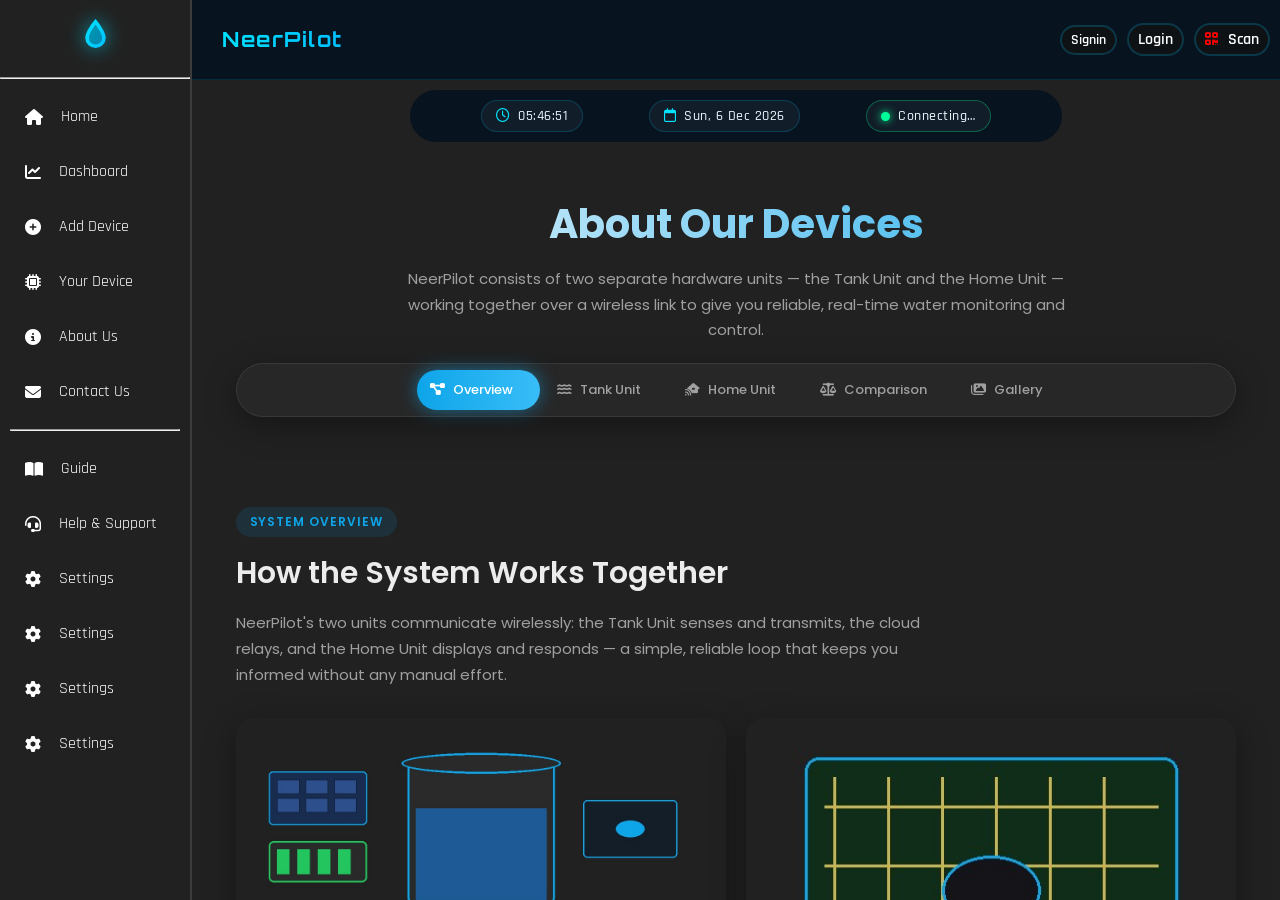
==== commit 7fdb814e: "Remove the middle part of the navbar" ====
--- a/aboutDevice.html
+++ b/aboutDevice.html
@@ -75,7 +75,7 @@
                         </li>
 
                         <li>
-                            <a href="your-device.html">
+                            <a href="aboutDevice.html">
                                 <i class="fa-solid fa-microchip"></i>
                                 <span>Your Device</span>
                             </a>
@@ -159,7 +159,7 @@
                                 </div>
                             </div>
 
-                            <div class="middle">
+                            <!-- <div class="middle">
                                 <ul class="nav-links">
                                     <li><a href="index.html">Home</a></li>
                                     <li class="dashboard"><a href="dashboard.html"><span
@@ -167,7 +167,7 @@
                                     <li><a href="#">Add Device</a></li>
                                     <li><a href="#"><span>About </span><span>Device</span></a></li>
                                 </ul>
-                            </div>
+                            </div> -->
 
                             <div class="right">
 
--- a/navbar.css
+++ b/navbar.css
@@ -67,10 +67,8 @@
     top: 0;
     left: 0;
     width: 100%;
-    height: 70px;
+    height: 80px;
     z-index: 1000;
-
-
     width: 100%;
     gap: 24px;
     padding: 18px 10px;
@@ -82,6 +80,8 @@
     top: 0;
     z-index: 100;
     flex-wrap: wrap;
+    display: flex;
+    align-items: center;
 }
 
 .nav-left {
@@ -111,7 +111,7 @@
 
 .brand-text h1 {
     font-family: var(--font-display);
-    font-size: 1.10rem;
+    font-size: 1.30rem;
     font-weight: 700;
     letter-spacing: 1.5px;
     background: linear-gradient(90deg, var(--c-secondary), var(--c-primary));
@@ -392,16 +392,23 @@
     width: 100%;
     display: flex;
     flex-direction: column;
-    gap: 20px;
+    justify-content: center;
+    /* gap: 20px; */
 }
 
 .top-page-left {
     width: 100%;
-    height: 70px;
+    height: 72px;
     display: flex;
     justify-content: center;
     align-items: center;
 }
+
+.logo-svg{
+    width: 35px;
+    height: 35px;
+}
+
 
 .bottom-nav ul {
     width: 100%;
